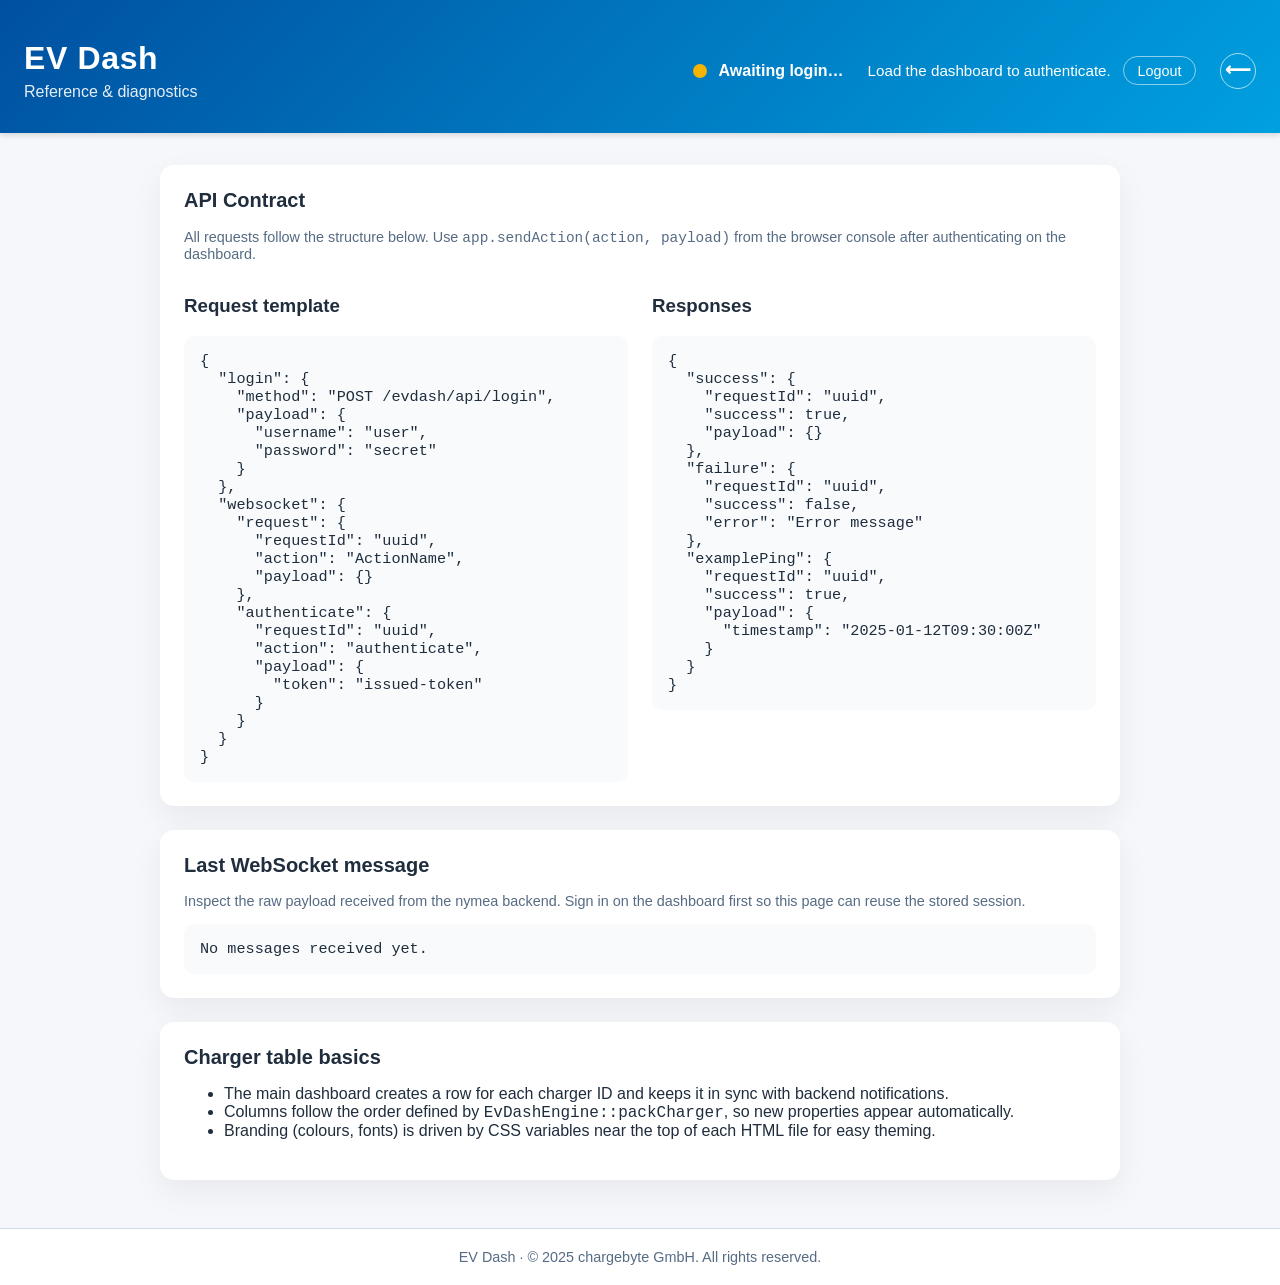
==== dashboard/help.html @ ea75705c "Update texts and improve power reprenestation" ====
<!DOCTYPE html>
<html lang="en">
<head>
    <meta charset="UTF-8">
    <meta name="viewport" content="width=device-width, initial-scale=1.0">
    <title>EV Dash · Help</title>
    <style>
        :root {
            --primary-color: #0050a0;
            --secondary-color: #00a0e0;
            --accent-color: #f4b400;
            --surface-color: #ffffff;
            --background-color: #f5f7fa;
            --text-color: #1f2d3d;
            --muted-text-color: #566b84;
        }

        * {
            box-sizing: border-box;
        }

        body {
            margin: 0;
            font-family: "Segoe UI", Roboto, sans-serif;
            background: var(--background-color);
            color: var(--text-color);
            min-height: 100vh;
            display: flex;
            flex-direction: column;
        }

        header {
            background: linear-gradient(135deg, var(--primary-color), var(--secondary-color));
            color: #ffffff;
            padding: 2.5rem 1.5rem 2rem;
            box-shadow: 0 2px 6px rgba(0, 0, 0, 0.15);
        }

        .header-bar {
            display: flex;
            flex-wrap: wrap;
            align-items: center;
            justify-content: space-between;
            gap: 1.5rem;
        }

        .brand h1 {
            margin: 0 0 0.4rem;
            font-weight: 600;
            letter-spacing: 0.02em;
        }

        .brand p {
            margin: 0;
            opacity: 0.9;
        }

        .session-panel {
            display: flex;
            flex-wrap: wrap;
            align-items: center;
            gap: 1rem 1.5rem;
        }

        .status-indicator {
            display: inline-flex;
            align-items: center;
            gap: 0.75rem;
            font-weight: 600;
            margin: 0;
        }

        .status-dot {
            width: 14px;
            height: 14px;
            border-radius: 50%;
            background-color: #d3dce6;
            transition: background-color 0.3s ease;
        }

        .status-dot.connecting {
            background-color: #f4b400;
        }

        .status-dot.connected {
            background-color: #2ecc71;
        }

        .status-dot.authenticating {
            background-color: #8e44ad;
        }

        .status-dot.error {
            background-color: #e74c3c;
        }

        .tool-button {
            display: inline-flex;
            align-items: center;
            justify-content: center;
            width: 36px;
            height: 36px;
            border-radius: 50%;
            border: 1px solid rgba(255, 255, 255, 0.65);
            color: #ffffff;
            background: transparent;
            text-decoration: none;
            font-weight: 600;
            font-size: 1.1rem;
            transition: background 0.15s ease, border-color 0.15s ease;
        }

        .tool-button:hover {
            background: rgba(255, 255, 255, 0.15);
            border-color: #ffffff;
        }

        .session-details {
            display: flex;
            align-items: center;
            gap: 0.75rem;
            font-size: 0.95rem;
        }

        button.ghost {
            border: 1px solid rgba(255, 255, 255, 0.55);
            color: #ffffff;
            background: transparent;
            padding: 0.35rem 0.85rem;
            border-radius: 999px;
            font-size: 0.9rem;
        }

        button.ghost:hover {
            border-color: #ffffff;
            background: rgba(255, 255, 255, 0.12);
        }

        main {
            flex: 1;
            width: min(960px, 92vw);
            margin: 2rem auto 3rem;
            display: grid;
            gap: 1.5rem;
        }

        .card {
            background: var(--surface-color);
            border-radius: 14px;
            padding: 1.5rem;
            box-shadow: 0 12px 32px rgba(0, 0, 0, 0.06);
        }

        .card h2 {
            margin-top: 0;
            font-size: 1.25rem;
        }

        .grid-two-column {
            display: grid;
            gap: 1.5rem;
        }

        @media (min-width: 900px) {
            .grid-two-column {
                grid-template-columns: 1fr 1fr;
            }
        }

        pre {
            margin: 0;
            background: #f8fafc;
            border-radius: 10px;
            padding: 1rem;
            overflow-x: auto;
            font-size: 0.95rem;
        }

        code {
            font-family: "Fira Code", "SFMono-Regular", Consolas, "Liberation Mono", Menlo, monospace;
        }

        .helper-text {
            font-size: 0.9rem;
            color: var(--muted-text-color);
        }

        footer {
            text-align: center;
            padding: 1.25rem 1rem;
            background: #ffffff;
            border-top: 1px solid #d3dce6;
            font-size: 0.9rem;
            color: var(--muted-text-color);
        }
    </style>
</head>
<body data-mode="help">
    <header>
        <div class="header-bar">
            <div class="brand">
                <h1>EV Dash</h1>
                <p>Reference & diagnostics</p>
            </div>
            <div class="session-panel">
                <p class="status-indicator">
                    <span id="statusDot" class="status-dot connecting" aria-hidden="true"></span>
                    <span id="connectionStatus">Awaiting login…</span>
                </p>
                <div class="session-details">
                    <span id="sessionSummary">Load the dashboard to authenticate.</span>
                    <button type="button" id="logoutButton" class="ghost hidden">Logout</button>
                </div>
                <a class="tool-button" href="index.html" aria-label="Back to dashboard">⟵</a>
            </div>
        </div>
    </header>

    <main>
        <section class="card">
            <h2>API Contract</h2>
            <p class="helper-text">All requests follow the structure below. Use <code>app.sendAction(action, payload)</code> from the browser console after authenticating on the dashboard.</p>
            <div class="grid-two-column">
                <div>
                    <h3>Request template</h3>
                    <pre id="requestTemplate"></pre>
                </div>
                <div>
                    <h3>Responses</h3>
                    <pre id="responseTemplate"></pre>
                </div>
            </div>
        </section>

        <section class="card" aria-live="polite">
            <h2>Last WebSocket message</h2>
            <p class="helper-text">Inspect the raw payload received from the nymea backend. Sign in on the dashboard first so this page can reuse the stored session.</p>
            <pre id="incomingMessage">No messages received yet.</pre>
        </section>

        <section class="card">
            <h2>Charger table basics</h2>
            <ul>
                <li>The main dashboard creates a row for each charger ID and keeps it in sync with backend notifications.</li>
                <li>Columns follow the order defined by <code>EvDashEngine::packCharger</code>, so new properties appear automatically.</li>
                <li>Branding (colours, fonts) is driven by CSS variables near the top of each HTML file for easy theming.</li>
            </ul>
        </section>
    </main>

    <footer>
        <span id="appVersion">EV Dash</span> · &copy; 2025 chargebyte GmbH. All rights reserved.
    </footer>

    <script src="app.js"></script>
</body>
</html>
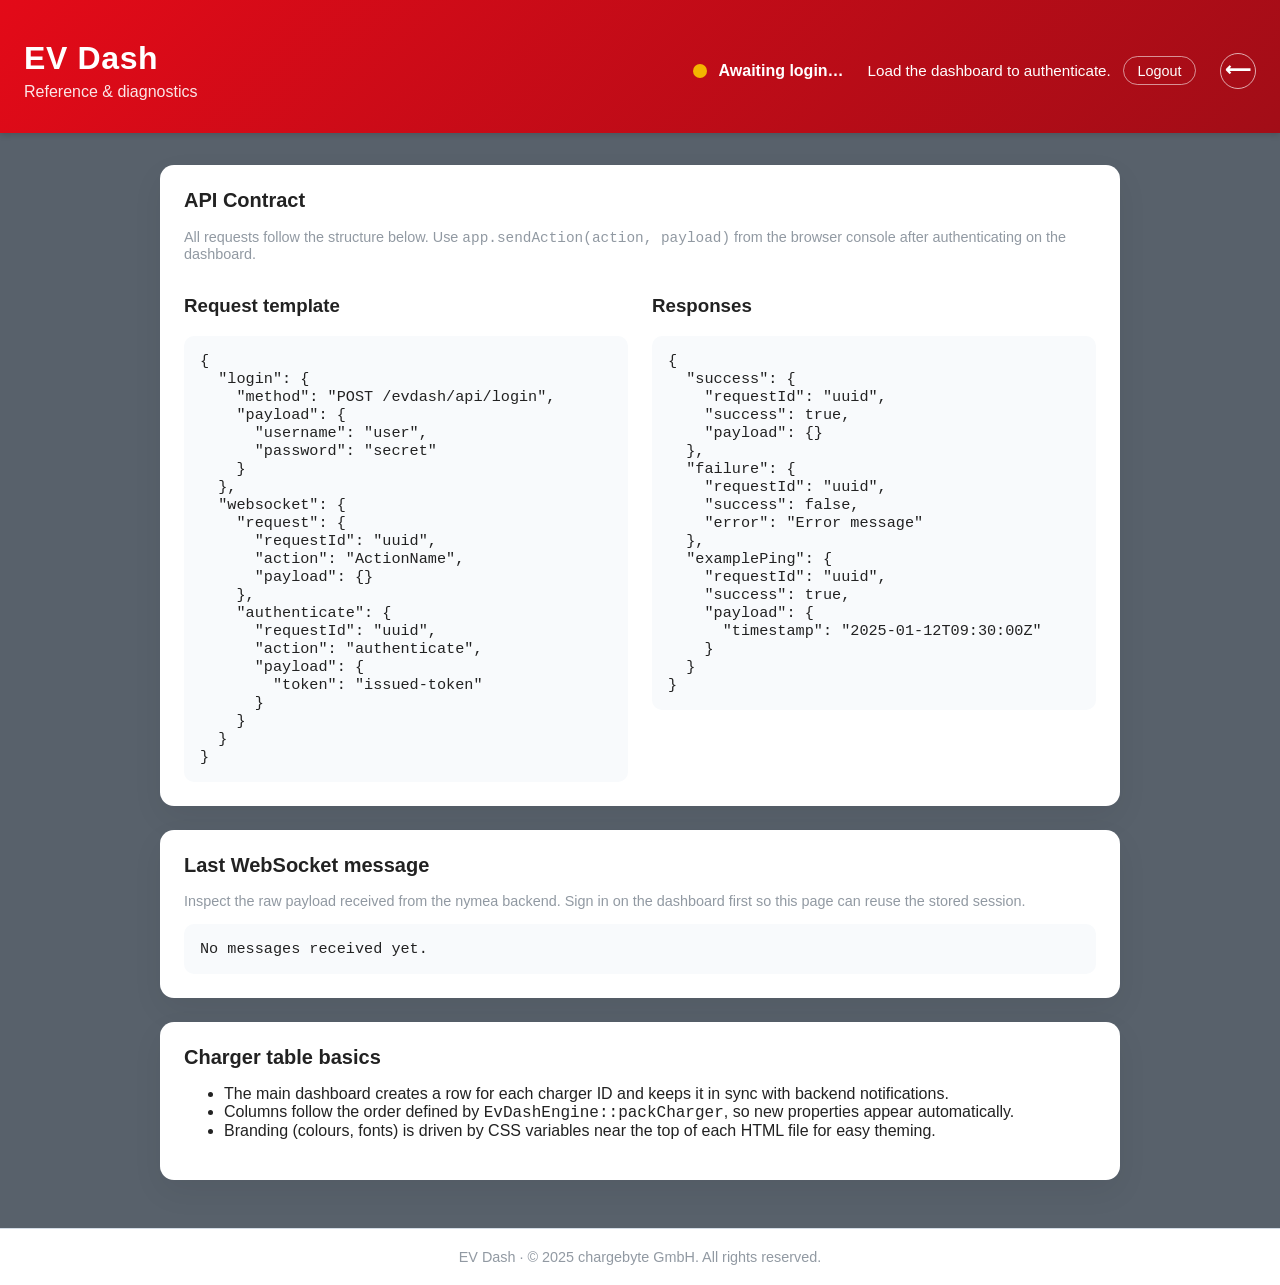
==== commit bb7b6d14: "Add icons" ====
--- a/dashboard/help.html
+++ b/dashboard/help.html
@@ -6,13 +6,15 @@
     <title>EV Dash · Help</title>
     <style>
         :root {
-            --primary-color: #0050a0;
-            --secondary-color: #00a0e0;
+            --primary-color: #e30a18;
+            --secondary-color: #a20d17;;
             --accent-color: #f4b400;
             --surface-color: #ffffff;
-            --background-color: #f5f7fa;
-            --text-color: #1f2d3d;
-            --muted-text-color: #566b84;
+            --background-color: #58616b;
+            --text-color: #222222;
+            --muted-text-color: #3342538a;;
+            --green-color: #2ecc71;
+            --red-color: #e30a18;
         }
 
         * {
@@ -83,7 +85,7 @@
         }
 
         .status-dot.connected {
-            background-color: #2ecc71;
+            background-color: var(--green-color);
         }
 
         .status-dot.authenticating {
@@ -91,7 +93,7 @@
         }
 
         .status-dot.error {
-            background-color: #e74c3c;
+            background-color: var(--red-color);
         }
 
         .tool-button {
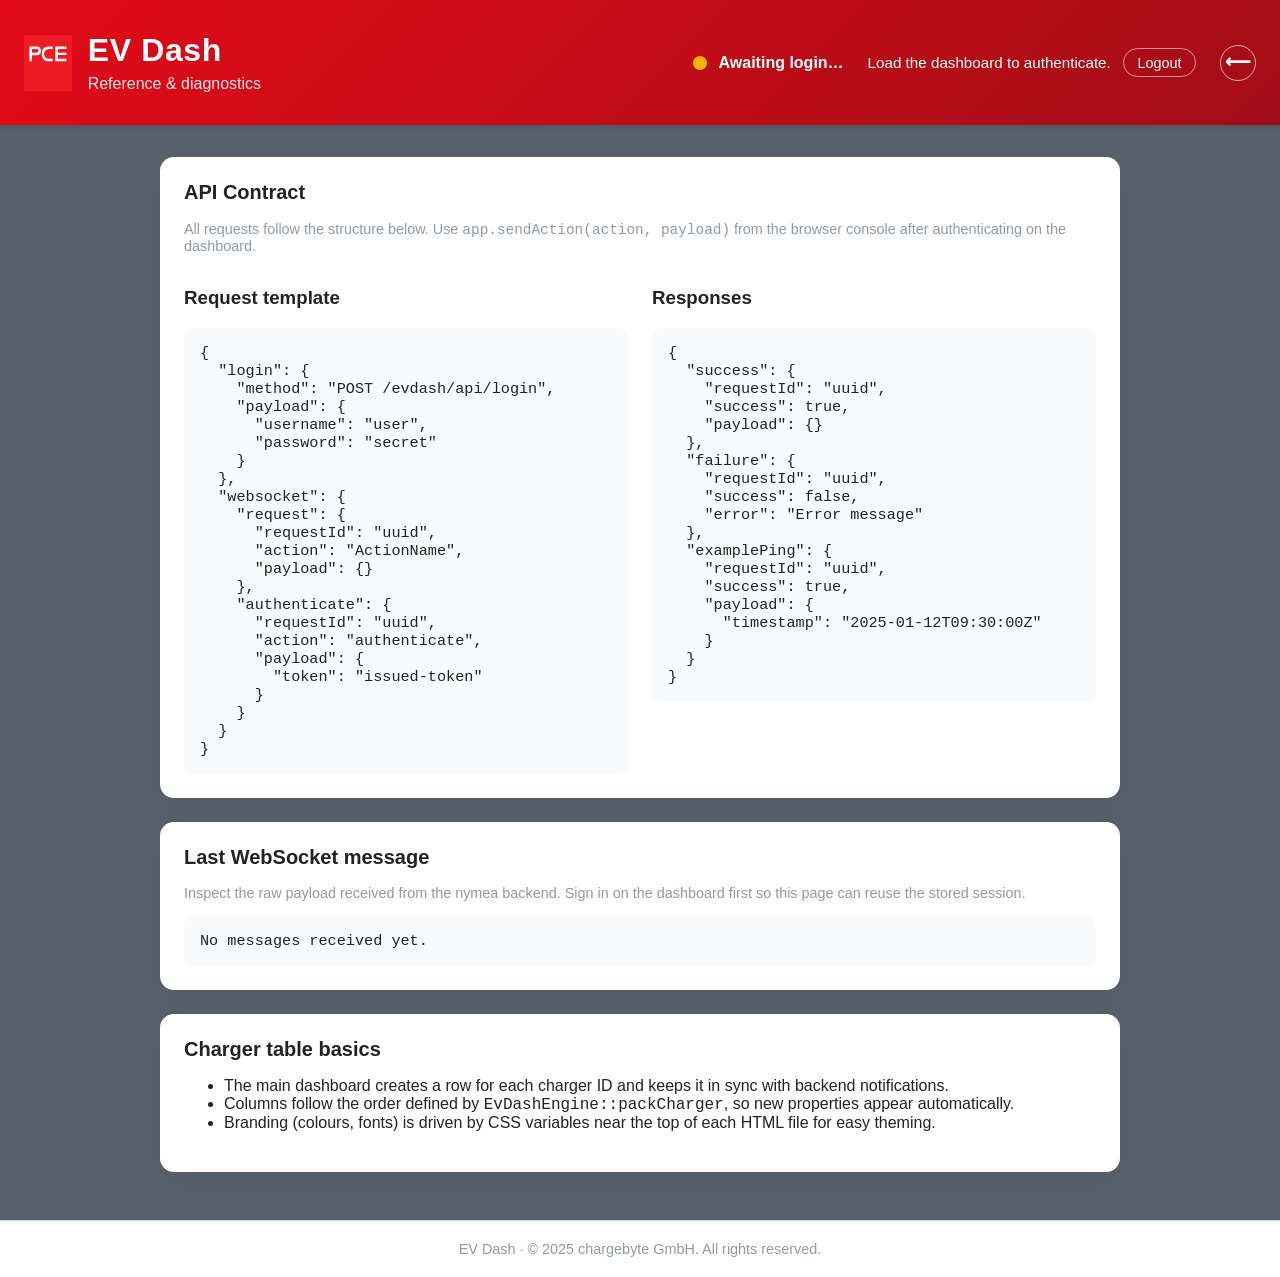
==== commit 912a1ebf: "Update header" ====
--- a/dashboard/help.html
+++ b/dashboard/help.html
@@ -34,7 +34,7 @@
         header {
             background: linear-gradient(135deg, var(--primary-color), var(--secondary-color));
             color: #ffffff;
-            padding: 2.5rem 1.5rem 2rem;
+            padding: 2rem 1.5rem;
             box-shadow: 0 2px 6px rgba(0, 0, 0, 0.15);
         }
 
@@ -44,6 +44,26 @@
             align-items: center;
             justify-content: space-between;
             gap: 1.5rem;
+        }
+
+        .brand {
+            display: flex;
+            align-items: center;
+            gap: 1rem;
+            flex: 1 1 260px;
+        }
+
+        .brand-logo {
+            display: block;
+            height: 56px;
+            width: auto;
+            flex-shrink: 0;
+            object-fit: contain;
+        }
+
+        .brand-text {
+            display: flex;
+            flex-direction: column;
         }
 
         .brand h1 {
@@ -201,8 +221,11 @@
     <header>
         <div class="header-bar">
             <div class="brand">
-                <h1>EV Dash</h1>
-                <p>Reference & diagnostics</p>
+                <img src="styles/pce/icon.svg" alt="EV Dash logo" class="brand-logo">
+                <div class="brand-text">
+                    <h1>EV Dash</h1>
+                    <p>Reference & diagnostics</p>
+                </div>
             </div>
             <div class="session-panel">
                 <p class="status-indicator">
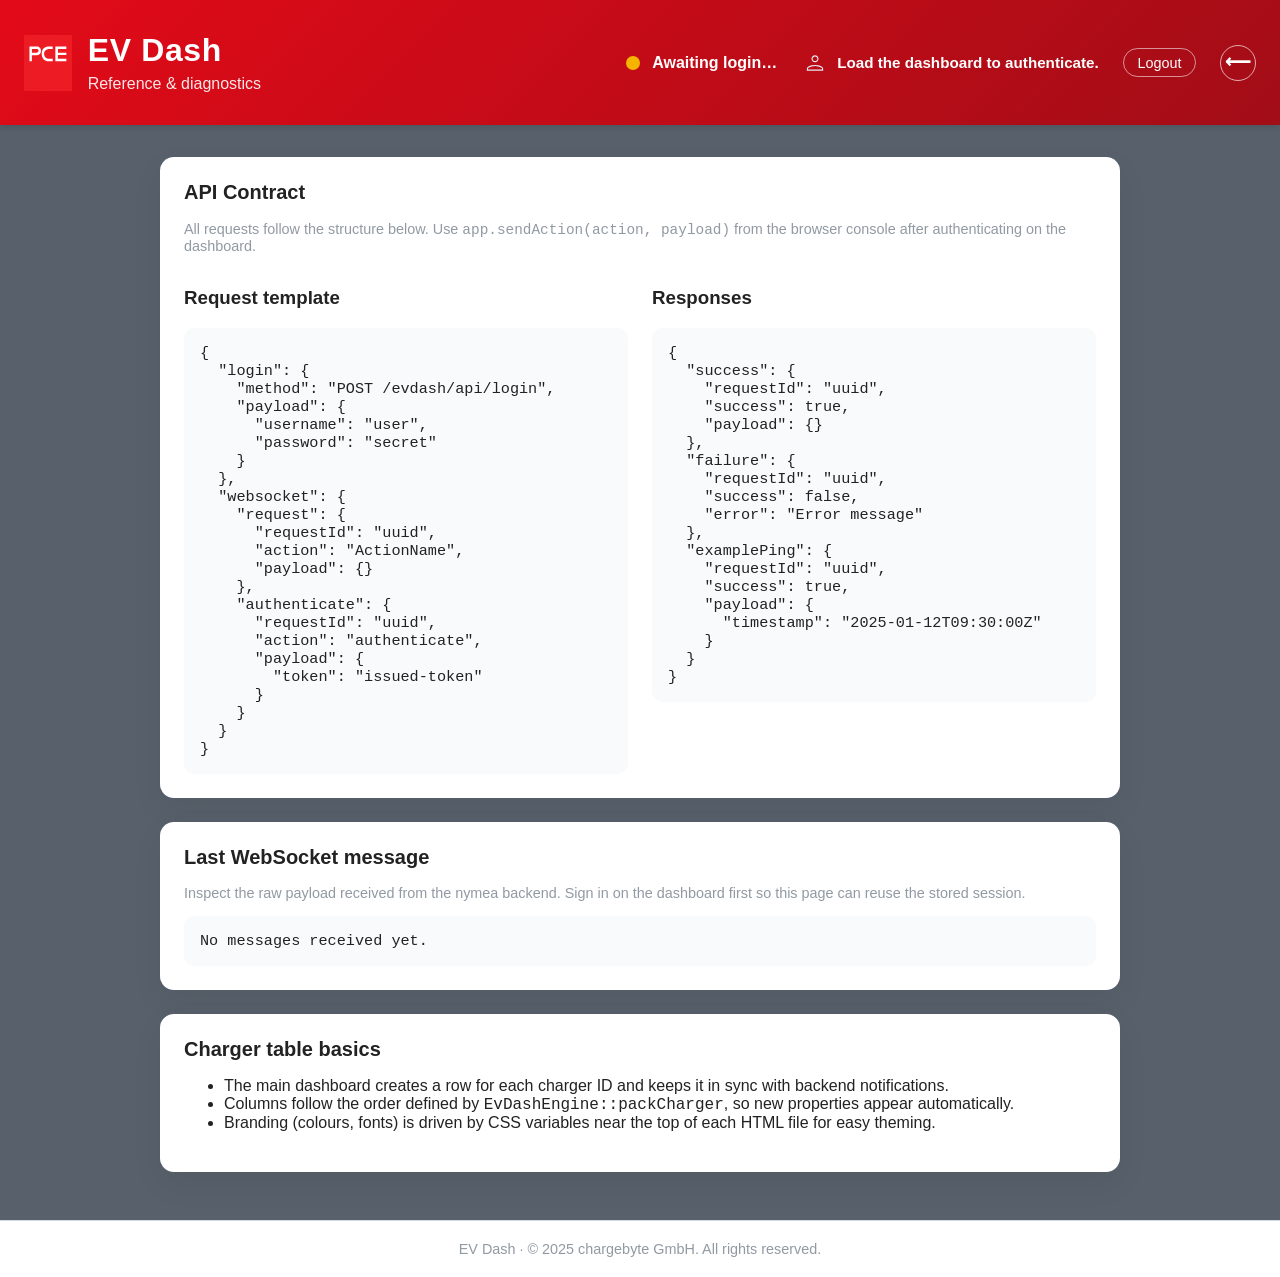
==== commit 0498235a: "Improve session-user" ====
--- a/dashboard/help.html
+++ b/dashboard/help.html
@@ -84,6 +84,21 @@
             gap: 1rem 1.5rem;
         }
 
+        .session-user {
+            display: inline-flex;
+            align-items: center;
+            gap: 0.5rem;
+            font-size: 0.95rem;
+            font-weight: 600;
+            color: #ffffff;
+        }
+
+        .session-user-icon {
+            width: 28px;
+            height: 28px;
+            display: inline-block;
+        }
+
         .status-indicator {
             display: inline-flex;
             align-items: center;
@@ -135,13 +150,6 @@
         .tool-button:hover {
             background: rgba(255, 255, 255, 0.15);
             border-color: #ffffff;
-        }
-
-        .session-details {
-            display: flex;
-            align-items: center;
-            gap: 0.75rem;
-            font-size: 0.95rem;
         }
 
         button.ghost {
@@ -232,10 +240,11 @@
                     <span id="statusDot" class="status-dot connecting" aria-hidden="true"></span>
                     <span id="connectionStatus">Awaiting login…</span>
                 </p>
-                <div class="session-details">
-                    <span id="sessionSummary">Load the dashboard to authenticate.</span>
-                    <button type="button" id="logoutButton" class="ghost hidden">Logout</button>
-                </div>
+                <div class="session-user">
+                    <img src="icons/user.svg" alt="" aria-hidden="true" class="session-user-icon">
+                    <span id="sessionUsername">Load the dashboard to authenticate.</span>
+                </div>
+                <button type="button" id="logoutButton" class="ghost hidden">Logout</button>
                 <a class="tool-button" href="index.html" aria-label="Back to dashboard">⟵</a>
             </div>
         </div>
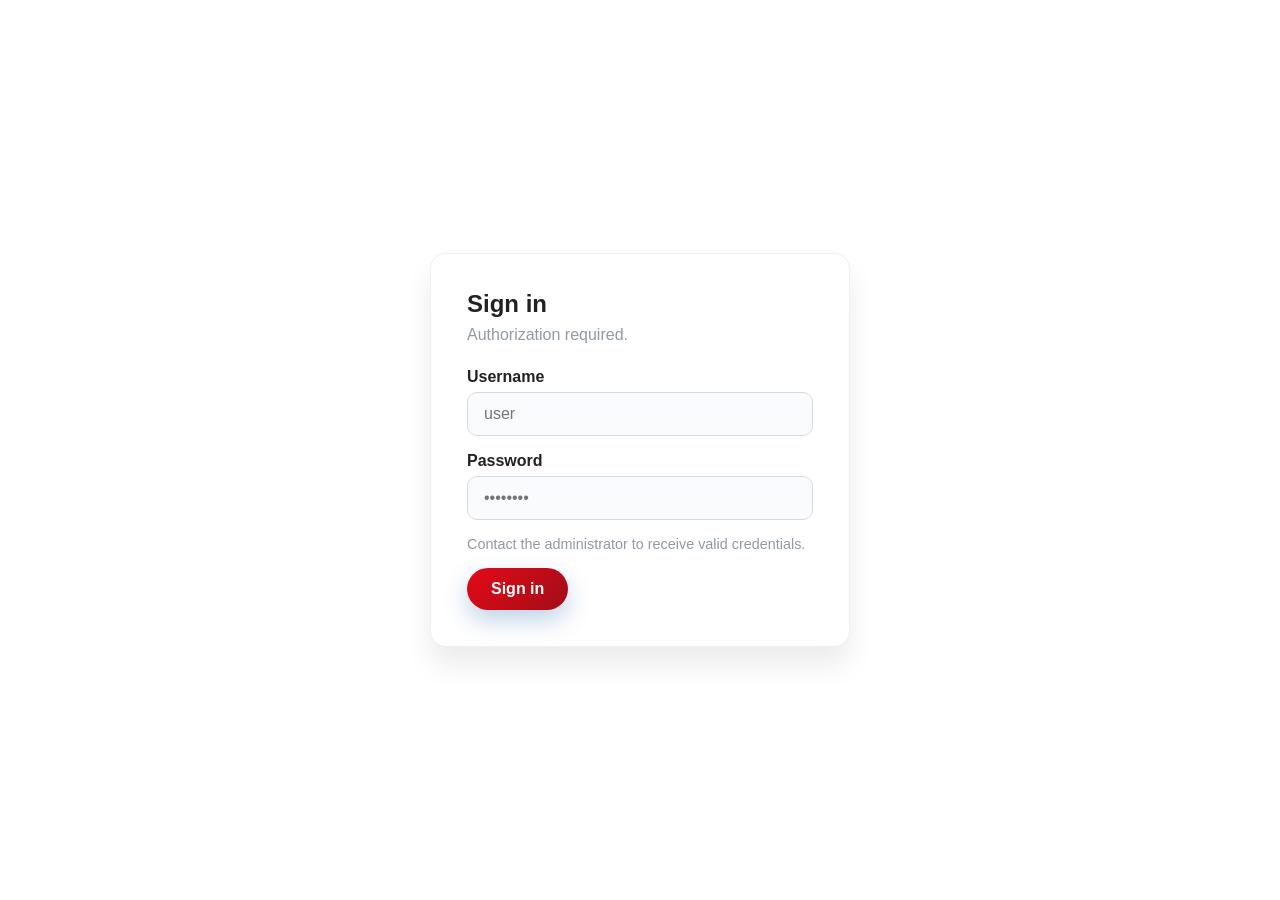
==== commit 655cdefa: "Redesign navigation" ====
--- a/dashboard/help.html
+++ b/dashboard/help.html
@@ -2,19 +2,17 @@
 <html lang="en">
 <head>
     <meta charset="UTF-8">
+    <meta http-equiv="refresh" content="0; url=index.html#help">
     <meta name="viewport" content="width=device-width, initial-scale=1.0">
     <title>EV Dash · Help</title>
+    <link rel="icon" type="image/x-icon" href="styles/pce/favicon.ico">
     <style>
         :root {
+            --background-color: #58616b;
+            --surface-color: #ffffff;
             --primary-color: #e30a18;
-            --secondary-color: #a20d17;;
-            --accent-color: #f4b400;
-            --surface-color: #ffffff;
-            --background-color: #58616b;
             --text-color: #222222;
-            --muted-text-color: #3342538a;;
-            --green-color: #2ecc71;
-            --red-color: #e30a18;
+            --muted-text-color: #515d69;
         }
 
         * {
@@ -23,269 +21,69 @@
 
         body {
             margin: 0;
+            min-height: 100vh;
             font-family: "Segoe UI", Roboto, sans-serif;
+            display: flex;
+            align-items: center;
+            justify-content: center;
             background: var(--background-color);
             color: var(--text-color);
-            min-height: 100vh;
-            display: flex;
-            flex-direction: column;
         }
 
-        header {
-            background: linear-gradient(135deg, var(--primary-color), var(--secondary-color));
-            color: #ffffff;
-            padding: 2rem 1.5rem;
-            box-shadow: 0 2px 6px rgba(0, 0, 0, 0.15);
+        .redirect-panel {
+            width: min(420px, 90vw);
+            background: var(--surface-color);
+            padding: 2rem;
+            border-radius: 18px;
+            text-align: center;
+            box-shadow: 0 22px 45px rgba(0, 0, 0, 0.18);
         }
 
-        .header-bar {
-            display: flex;
-            flex-wrap: wrap;
-            align-items: center;
-            justify-content: space-between;
-            gap: 1.5rem;
+        .redirect-panel img {
+            width: 64px;
+            height: 64px;
+            margin-bottom: 1rem;
         }
 
-        .brand {
-            display: flex;
-            align-items: center;
-            gap: 1rem;
-            flex: 1 1 260px;
+        .redirect-panel h1 {
+            margin: 0 0 0.5rem;
+            font-size: 1.35rem;
         }
 
-        .brand-logo {
-            display: block;
-            height: 56px;
-            width: auto;
-            flex-shrink: 0;
-            object-fit: contain;
+        .redirect-panel p {
+            margin: 0 0 1.5rem;
+            color: var(--muted-text-color);
         }
 
-        .brand-text {
-            display: flex;
-            flex-direction: column;
-        }
-
-        .brand h1 {
-            margin: 0 0 0.4rem;
-            font-weight: 600;
-            letter-spacing: 0.02em;
-        }
-
-        .brand p {
-            margin: 0;
-            opacity: 0.9;
-        }
-
-        .session-panel {
-            display: flex;
-            flex-wrap: wrap;
-            align-items: center;
-            gap: 1rem 1.5rem;
-        }
-
-        .session-user {
-            display: inline-flex;
-            align-items: center;
-            gap: 0.5rem;
-            font-size: 0.95rem;
-            font-weight: 600;
-            color: #ffffff;
-        }
-
-        .session-user-icon {
-            width: 28px;
-            height: 28px;
-            display: inline-block;
-        }
-
-        .status-indicator {
-            display: inline-flex;
-            align-items: center;
-            gap: 0.75rem;
-            font-weight: 600;
-            margin: 0;
-        }
-
-        .status-dot {
-            width: 14px;
-            height: 14px;
-            border-radius: 50%;
-            background-color: #d3dce6;
-            transition: background-color 0.3s ease;
-        }
-
-        .status-dot.connecting {
-            background-color: #f4b400;
-        }
-
-        .status-dot.connected {
-            background-color: var(--green-color);
-        }
-
-        .status-dot.authenticating {
-            background-color: #8e44ad;
-        }
-
-        .status-dot.error {
-            background-color: var(--red-color);
-        }
-
-        .tool-button {
+        .redirect-panel a {
             display: inline-flex;
             align-items: center;
             justify-content: center;
-            width: 36px;
-            height: 36px;
-            border-radius: 50%;
-            border: 1px solid rgba(255, 255, 255, 0.65);
-            color: #ffffff;
-            background: transparent;
+            padding: 0.75rem 1.5rem;
+            border-radius: 999px;
             text-decoration: none;
             font-weight: 600;
-            font-size: 1.1rem;
-            transition: background 0.15s ease, border-color 0.15s ease;
-        }
-
-        .tool-button:hover {
-            background: rgba(255, 255, 255, 0.15);
-            border-color: #ffffff;
-        }
-
-        button.ghost {
-            border: 1px solid rgba(255, 255, 255, 0.55);
             color: #ffffff;
-            background: transparent;
-            padding: 0.35rem 0.85rem;
-            border-radius: 999px;
-            font-size: 0.9rem;
-        }
-
-        button.ghost:hover {
-            border-color: #ffffff;
-            background: rgba(255, 255, 255, 0.12);
-        }
-
-        main {
-            flex: 1;
-            width: min(960px, 92vw);
-            margin: 2rem auto 3rem;
-            display: grid;
-            gap: 1.5rem;
-        }
-
-        .card {
-            background: var(--surface-color);
-            border-radius: 14px;
-            padding: 1.5rem;
-            box-shadow: 0 12px 32px rgba(0, 0, 0, 0.06);
-        }
-
-        .card h2 {
-            margin-top: 0;
-            font-size: 1.25rem;
-        }
-
-        .grid-two-column {
-            display: grid;
-            gap: 1.5rem;
-        }
-
-        @media (min-width: 900px) {
-            .grid-two-column {
-                grid-template-columns: 1fr 1fr;
-            }
-        }
-
-        pre {
-            margin: 0;
-            background: #f8fafc;
-            border-radius: 10px;
-            padding: 1rem;
-            overflow-x: auto;
-            font-size: 0.95rem;
-        }
-
-        code {
-            font-family: "Fira Code", "SFMono-Regular", Consolas, "Liberation Mono", Menlo, monospace;
-        }
-
-        .helper-text {
-            font-size: 0.9rem;
-            color: var(--muted-text-color);
-        }
-
-        footer {
-            text-align: center;
-            padding: 1.25rem 1rem;
-            background: #ffffff;
-            border-top: 1px solid #d3dce6;
-            font-size: 0.9rem;
-            color: var(--muted-text-color);
+            background: linear-gradient(135deg, var(--primary-color), #a20d17);
+            box-shadow: 0 16px 32px rgba(227, 10, 24, 0.25);
         }
     </style>
 </head>
-<body data-mode="help">
-    <header>
-        <div class="header-bar">
-            <div class="brand">
-                <img src="styles/pce/icon.svg" alt="EV Dash logo" class="brand-logo">
-                <div class="brand-text">
-                    <h1>EV Dash</h1>
-                    <p>Reference & diagnostics</p>
-                </div>
-            </div>
-            <div class="session-panel">
-                <p class="status-indicator">
-                    <span id="statusDot" class="status-dot connecting" aria-hidden="true"></span>
-                    <span id="connectionStatus">Awaiting login…</span>
-                </p>
-                <div class="session-user">
-                    <img src="icons/user.svg" alt="" aria-hidden="true" class="session-user-icon">
-                    <span id="sessionUsername">Load the dashboard to authenticate.</span>
-                </div>
-                <button type="button" id="logoutButton" class="ghost hidden">Logout</button>
-                <a class="tool-button" href="index.html" aria-label="Back to dashboard">⟵</a>
-            </div>
-        </div>
-    </header>
-
-    <main>
-        <section class="card">
-            <h2>API Contract</h2>
-            <p class="helper-text">All requests follow the structure below. Use <code>app.sendAction(action, payload)</code> from the browser console after authenticating on the dashboard.</p>
-            <div class="grid-two-column">
-                <div>
-                    <h3>Request template</h3>
-                    <pre id="requestTemplate"></pre>
-                </div>
-                <div>
-                    <h3>Responses</h3>
-                    <pre id="responseTemplate"></pre>
-                </div>
-            </div>
-        </section>
-
-        <section class="card" aria-live="polite">
-            <h2>Last WebSocket message</h2>
-            <p class="helper-text">Inspect the raw payload received from the nymea backend. Sign in on the dashboard first so this page can reuse the stored session.</p>
-            <pre id="incomingMessage">No messages received yet.</pre>
-        </section>
-
-        <section class="card">
-            <h2>Charger table basics</h2>
-            <ul>
-                <li>The main dashboard creates a row for each charger ID and keeps it in sync with backend notifications.</li>
-                <li>Columns follow the order defined by <code>EvDashEngine::packCharger</code>, so new properties appear automatically.</li>
-                <li>Branding (colours, fonts) is driven by CSS variables near the top of each HTML file for easy theming.</li>
-            </ul>
-        </section>
+<body>
+    <main class="redirect-panel">
+        <img src="styles/pce/icon.svg" alt="EV Dash logo">
+        <h1>Help moved into the dashboard</h1>
+        <p>The help content now lives inside the built-in side panel. You will be redirected automatically.</p>
+        <a href="index.html#help">Open EV Dash</a>
     </main>
-
-    <footer>
-        <span id="appVersion">EV Dash</span> · &copy; 2025 chargebyte GmbH. All rights reserved.
-    </footer>
-
-    <script src="app.js"></script>
+    <script>
+        window.addEventListener('load', () => {
+            try {
+                window.location.replace('index.html#help');
+            } catch (error) {
+                window.location.href = 'index.html#help';
+            }
+        });
+    </script>
 </body>
 </html>
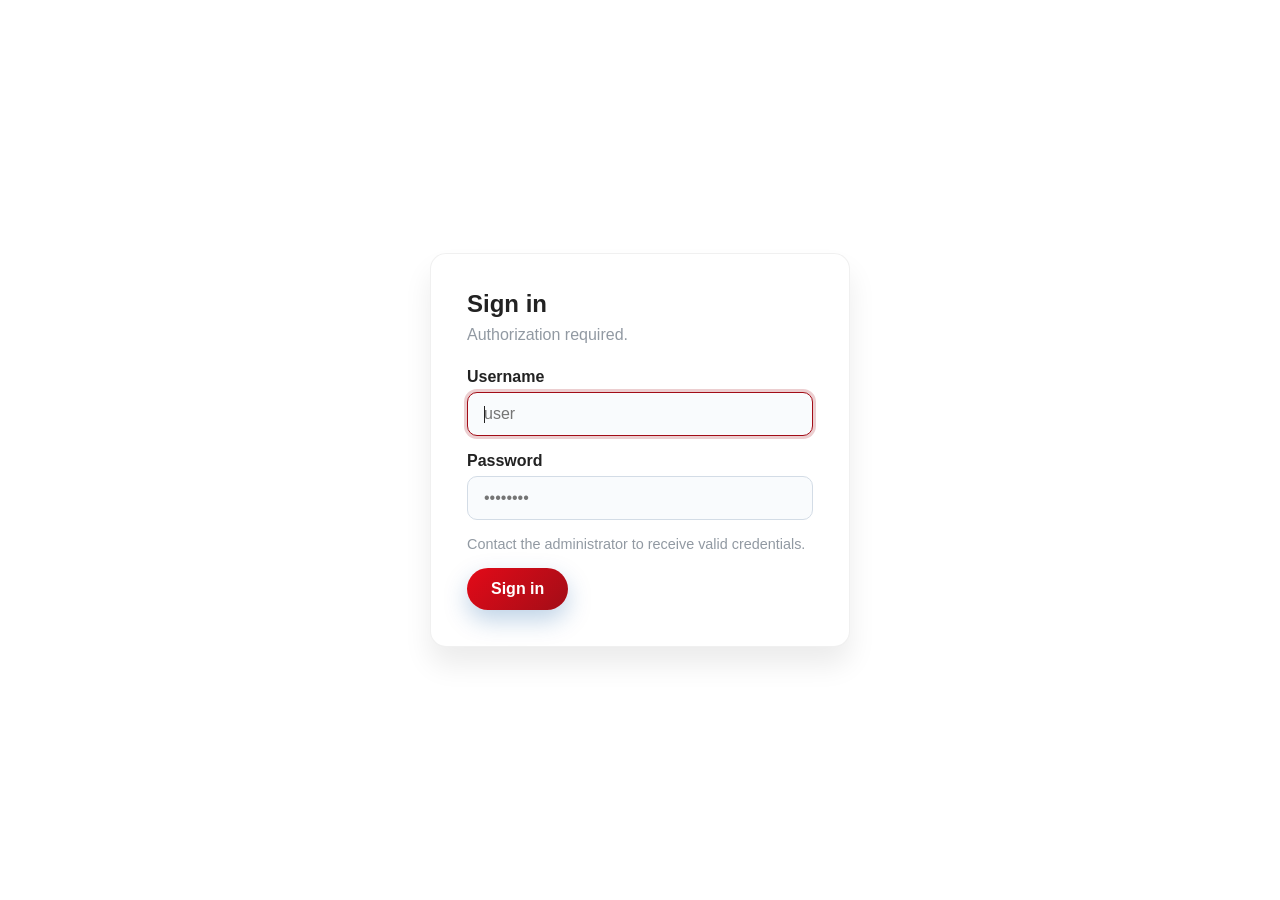
==== commit 395e1ce5: "Add german translation" ====
--- a/dashboard/help.html
+++ b/dashboard/help.html
@@ -72,11 +72,31 @@
 <body>
     <main class="redirect-panel">
         <img src="styles/pce/icon.svg" alt="EV Dash logo">
-        <h1>Help moved into the dashboard</h1>
-        <p>The help content now lives inside the built-in side panel. You will be redirected automatically.</p>
-        <a href="index.html#help">Open EV Dash</a>
+        <h1 id="redirectTitle">Help moved into the dashboard</h1>
+        <p id="redirectText">The help content now lives inside the built-in side panel. You will be redirected automatically.</p>
+        <a id="redirectLink" href="index.html#help">Open EV Dash</a>
     </main>
     <script>
+        const isGerman = (() => {
+            const candidates = Array.isArray(navigator.languages) && navigator.languages.length
+                ? navigator.languages
+                : [navigator.language || 'en'];
+            return candidates
+                .filter(Boolean)
+                .map(value => String(value).toLowerCase())
+                .some(value => value === 'de' || value.startsWith('de-'));
+        })();
+
+        if (isGerman) {
+            try { document.documentElement.lang = 'de'; } catch (error) { /* ignore */ }
+            const title = document.getElementById('redirectTitle');
+            const text = document.getElementById('redirectText');
+            const link = document.getElementById('redirectLink');
+            if (title) title.textContent = 'Hilfe wurde ins Dashboard verschoben';
+            if (text) text.textContent = 'Die Hilfe befindet sich jetzt im integrierten Seitenbereich. Du wirst automatisch weitergeleitet.';
+            if (link) link.textContent = 'EV Dash öffnen';
+        }
+
         window.addEventListener('load', () => {
             try {
                 window.location.replace('index.html#help');
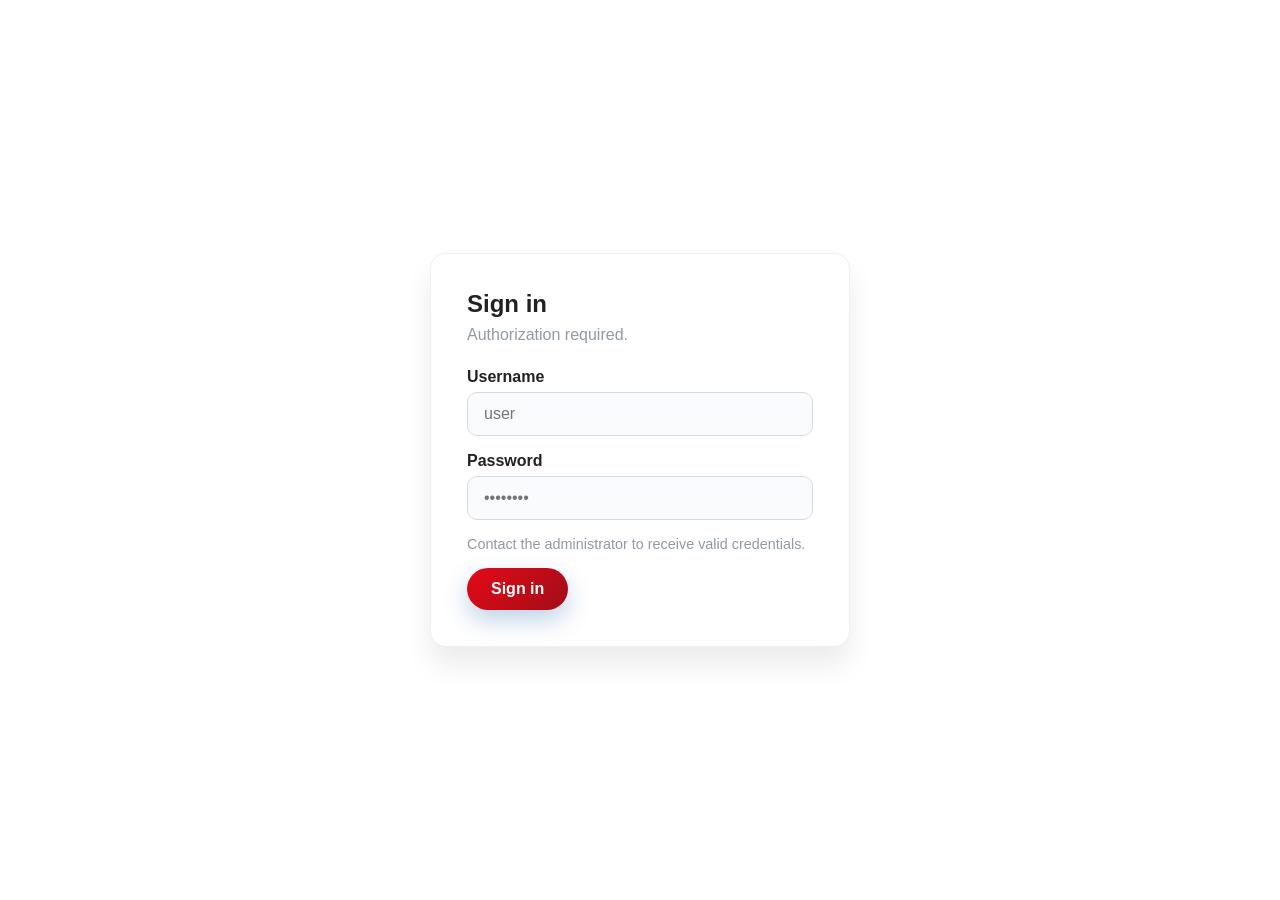
==== commit e1e99681: "Update code structure and simplify project structure for better maintaining" ====
--- a/dashboard/help.html
+++ b/dashboard/help.html
@@ -6,15 +6,8 @@
     <meta name="viewport" content="width=device-width, initial-scale=1.0">
     <title>EV Dash · Help</title>
     <link rel="icon" type="image/x-icon" href="styles/pce/favicon.ico">
+    <link rel="stylesheet" href="styles/pce/theme.css">
     <style>
-        :root {
-            --background-color: #58616b;
-            --surface-color: #ffffff;
-            --primary-color: #e30a18;
-            --text-color: #222222;
-            --muted-text-color: #515d69;
-        }
-
         * {
             box-sizing: border-box;
         }
@@ -64,7 +57,7 @@
             text-decoration: none;
             font-weight: 600;
             color: #ffffff;
-            background: linear-gradient(135deg, var(--primary-color), #a20d17);
+            background: var(--brand-gradient);
             box-shadow: 0 16px 32px rgba(227, 10, 24, 0.25);
         }
     </style>
--- a/dashboard/styles/pce/theme.css
+++ b/dashboard/styles/pce/theme.css
@@ -0,0 +1,16 @@
+/* Brand palette for the PCE (chargebyte) theme.
+   A new brand ships its own styles/<brand>/theme.css with the same
+   custom properties; index.html/help.html only need their stylesheet
+   link swapped to that folder. */
+:root {
+    --primary-color: #e30a18;
+    --secondary-color: #a20d17;
+    --accent-color: #f4b400;
+    --surface-color: #ffffff;
+    --background-color: #58616b;
+    --text-color: #222222;
+    --muted-text-color: #3342538a;
+    --green-color: #2ecc71;
+    --red-color: #e30a18;
+    --brand-gradient: linear-gradient(135deg, var(--primary-color), var(--secondary-color));
+}
